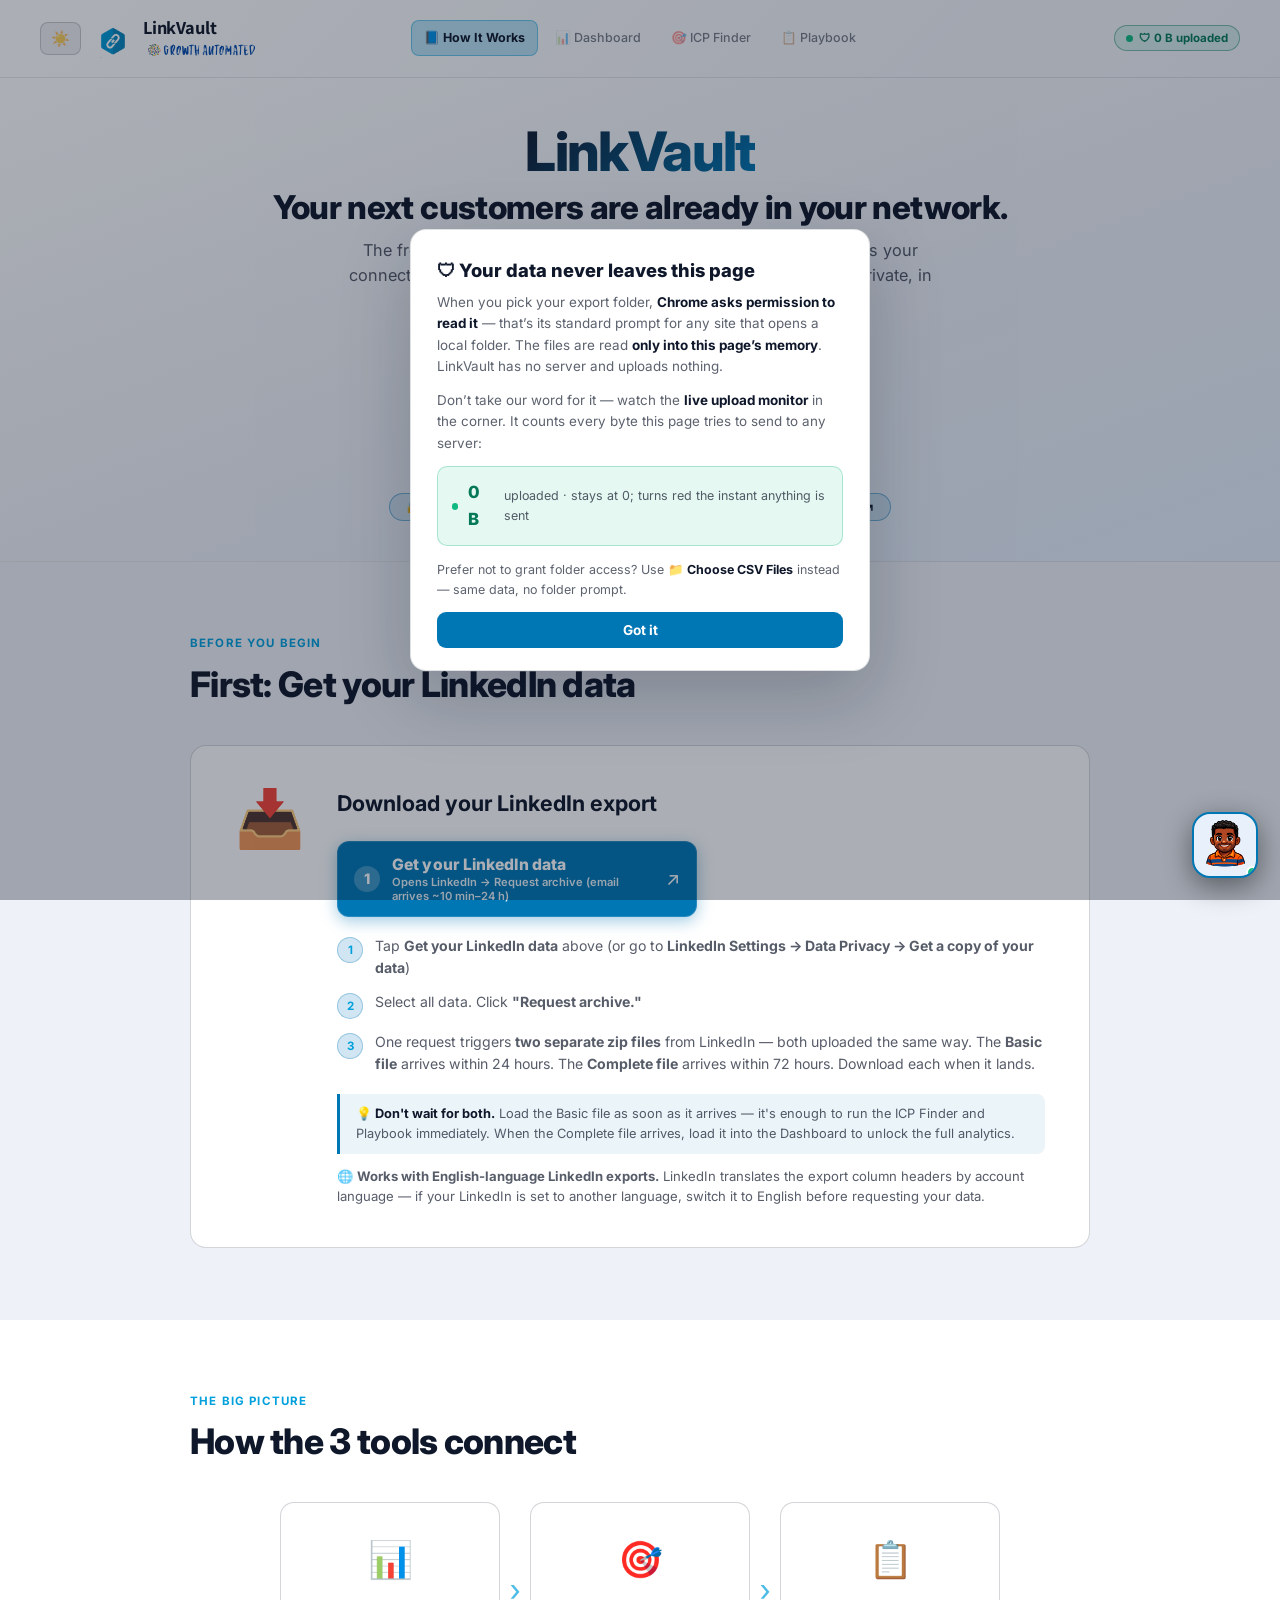
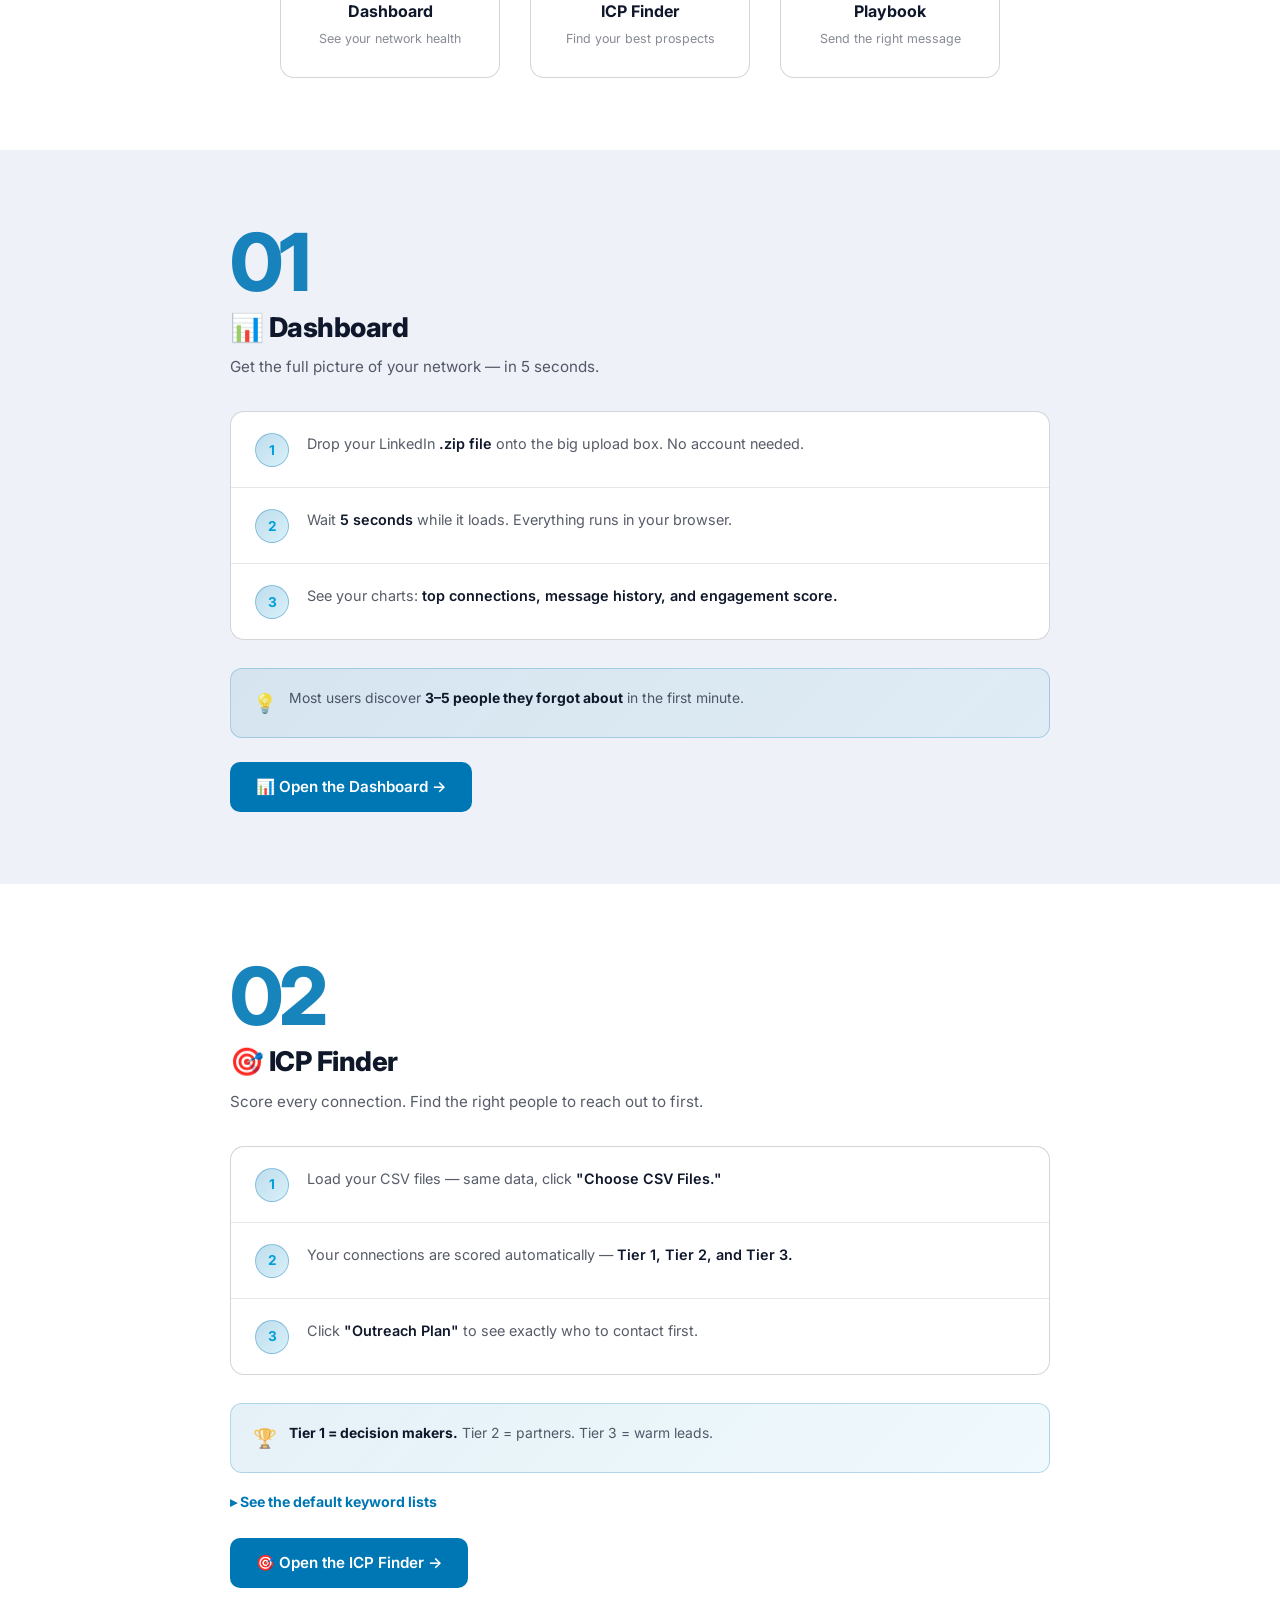
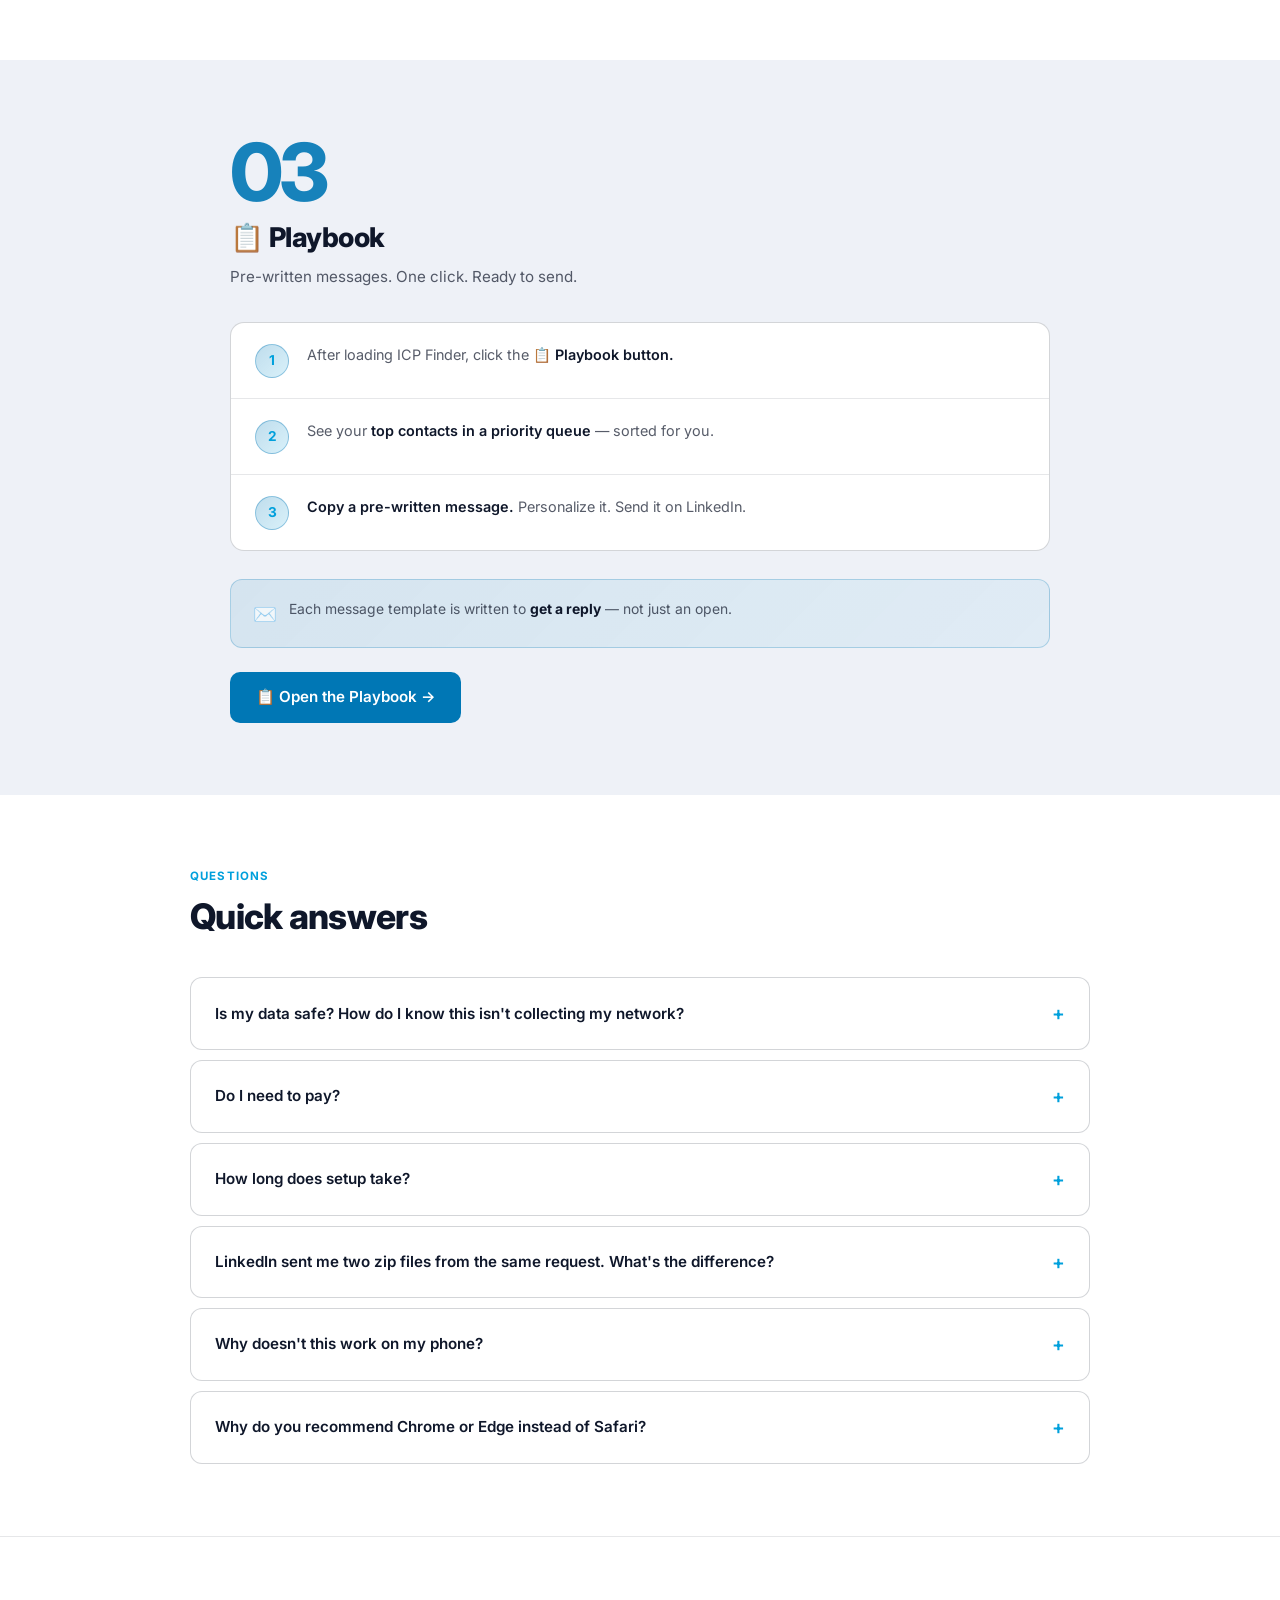
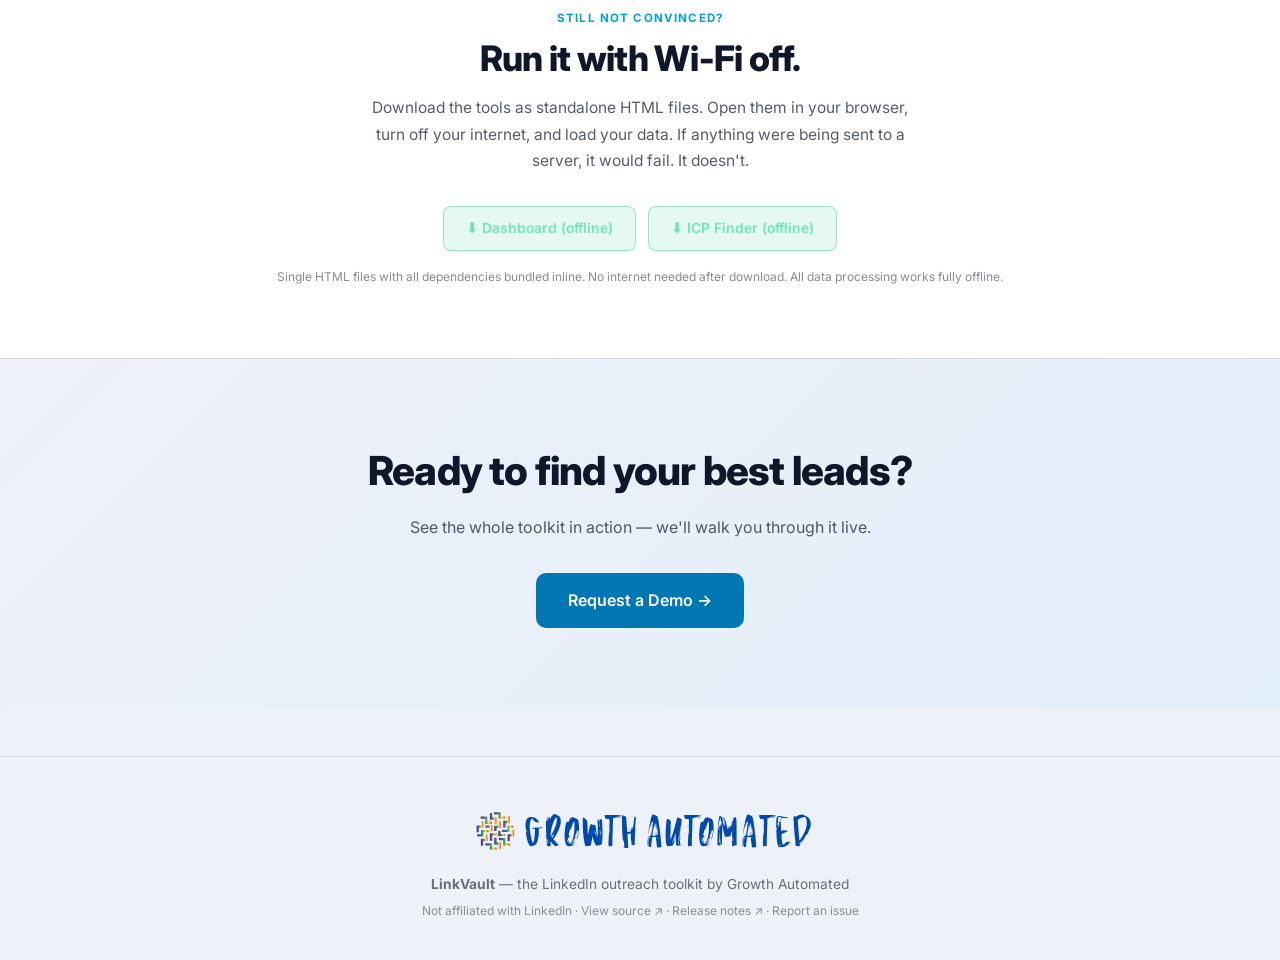
==== index.html @ 70006338 "fix: root index.html redirect -> how-to.html (bare Pages URL 404'd)" ====
<!DOCTYPE html>
<html lang="en">
<head>
<meta charset="utf-8">
<title>LinkVault — the LinkedIn outreach toolkit by Growth Automated</title>
<meta name="description" content="LinkVault turns your LinkedIn data export into a prioritized outreach list — private, in your browser.">
<link rel="canonical" href="https://rsharma-oss.github.io/LinkedIn-outreach-tool/how-to.html">
<meta http-equiv="refresh" content="0; url=how-to.html">
<link rel="icon" type="image/x-icon" href="favicon.ico">
<script>location.replace('how-to.html');</script>
<style>body{font-family:-apple-system,BlinkMacSystemFont,'Segoe UI',sans-serif;background:#eef1f7;color:#0f172a;display:flex;align-items:center;justify-content:center;min-height:100vh;margin:0;}a{color:#0077B5;font-weight:700;text-decoration:none;font-size:1.05rem;}</style>
</head>
<body>
<a href="how-to.html">Continue to LinkVault →</a>
</body>
</html>
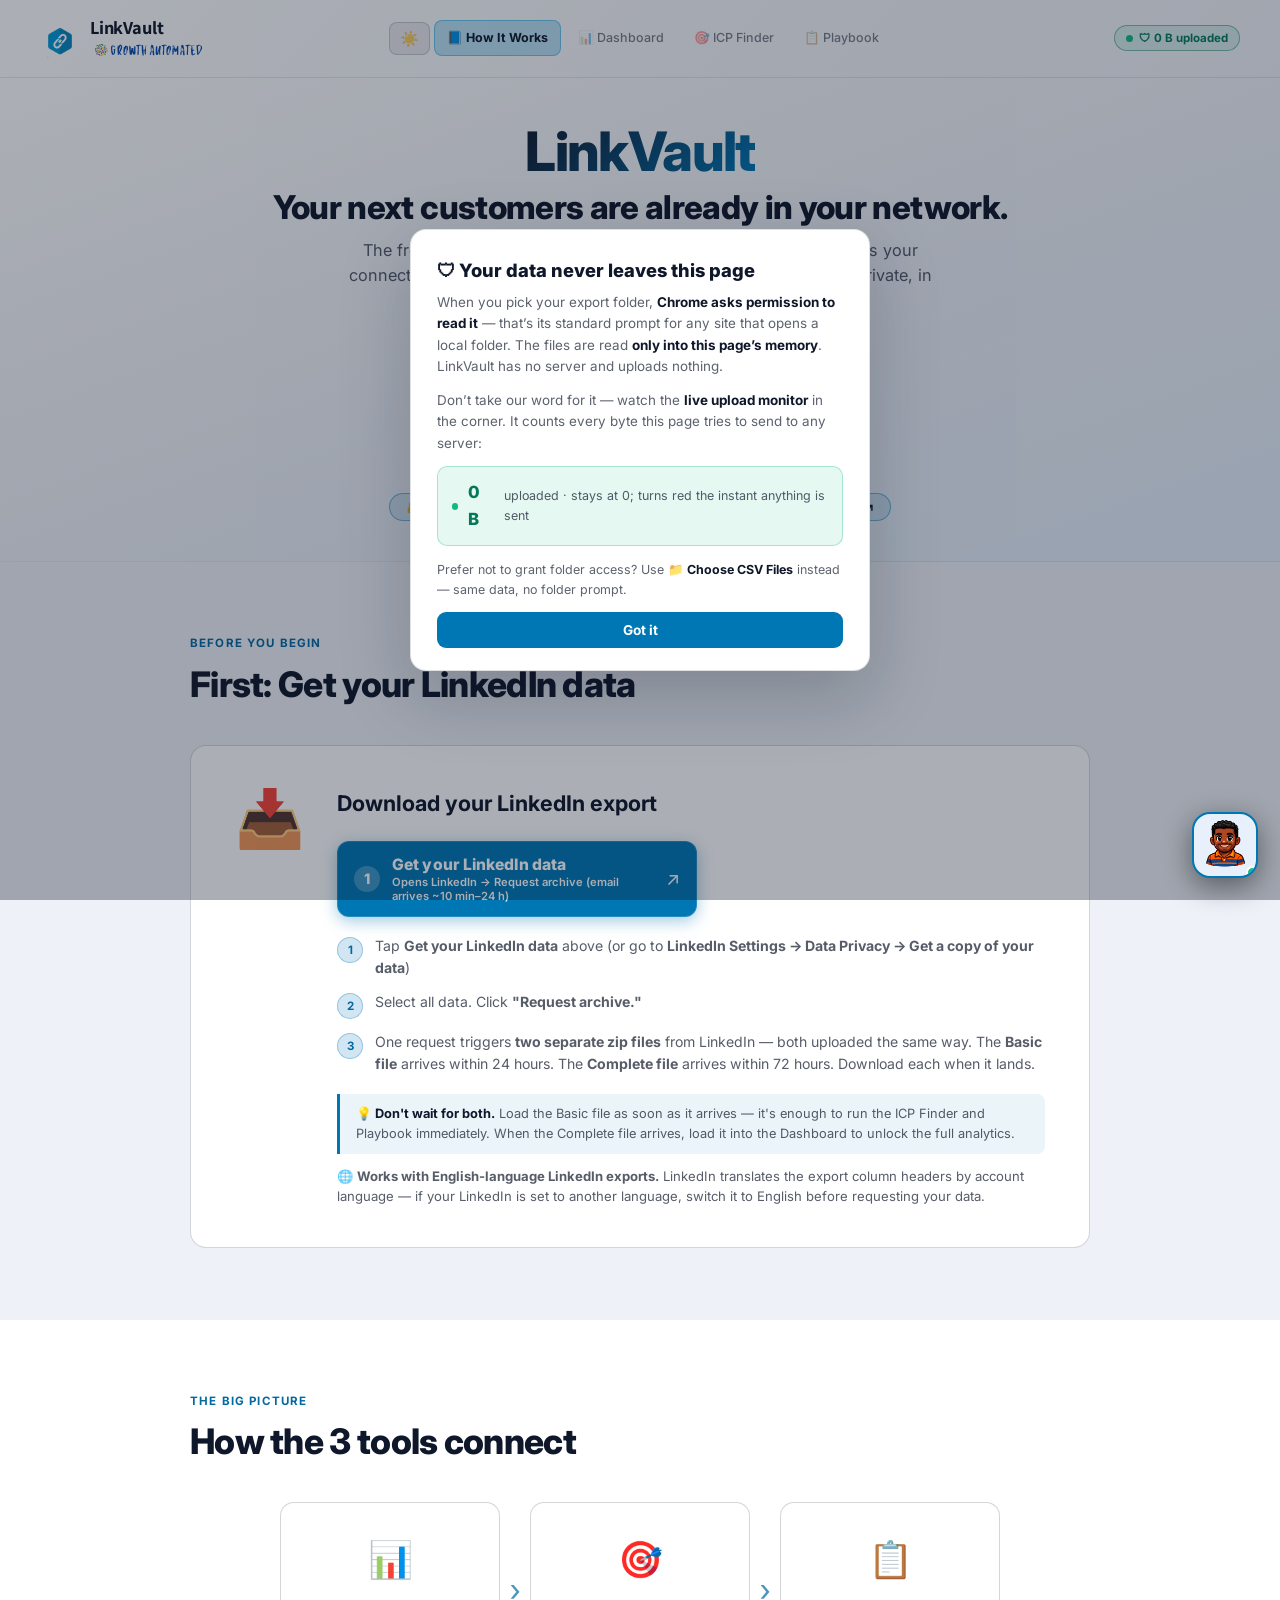
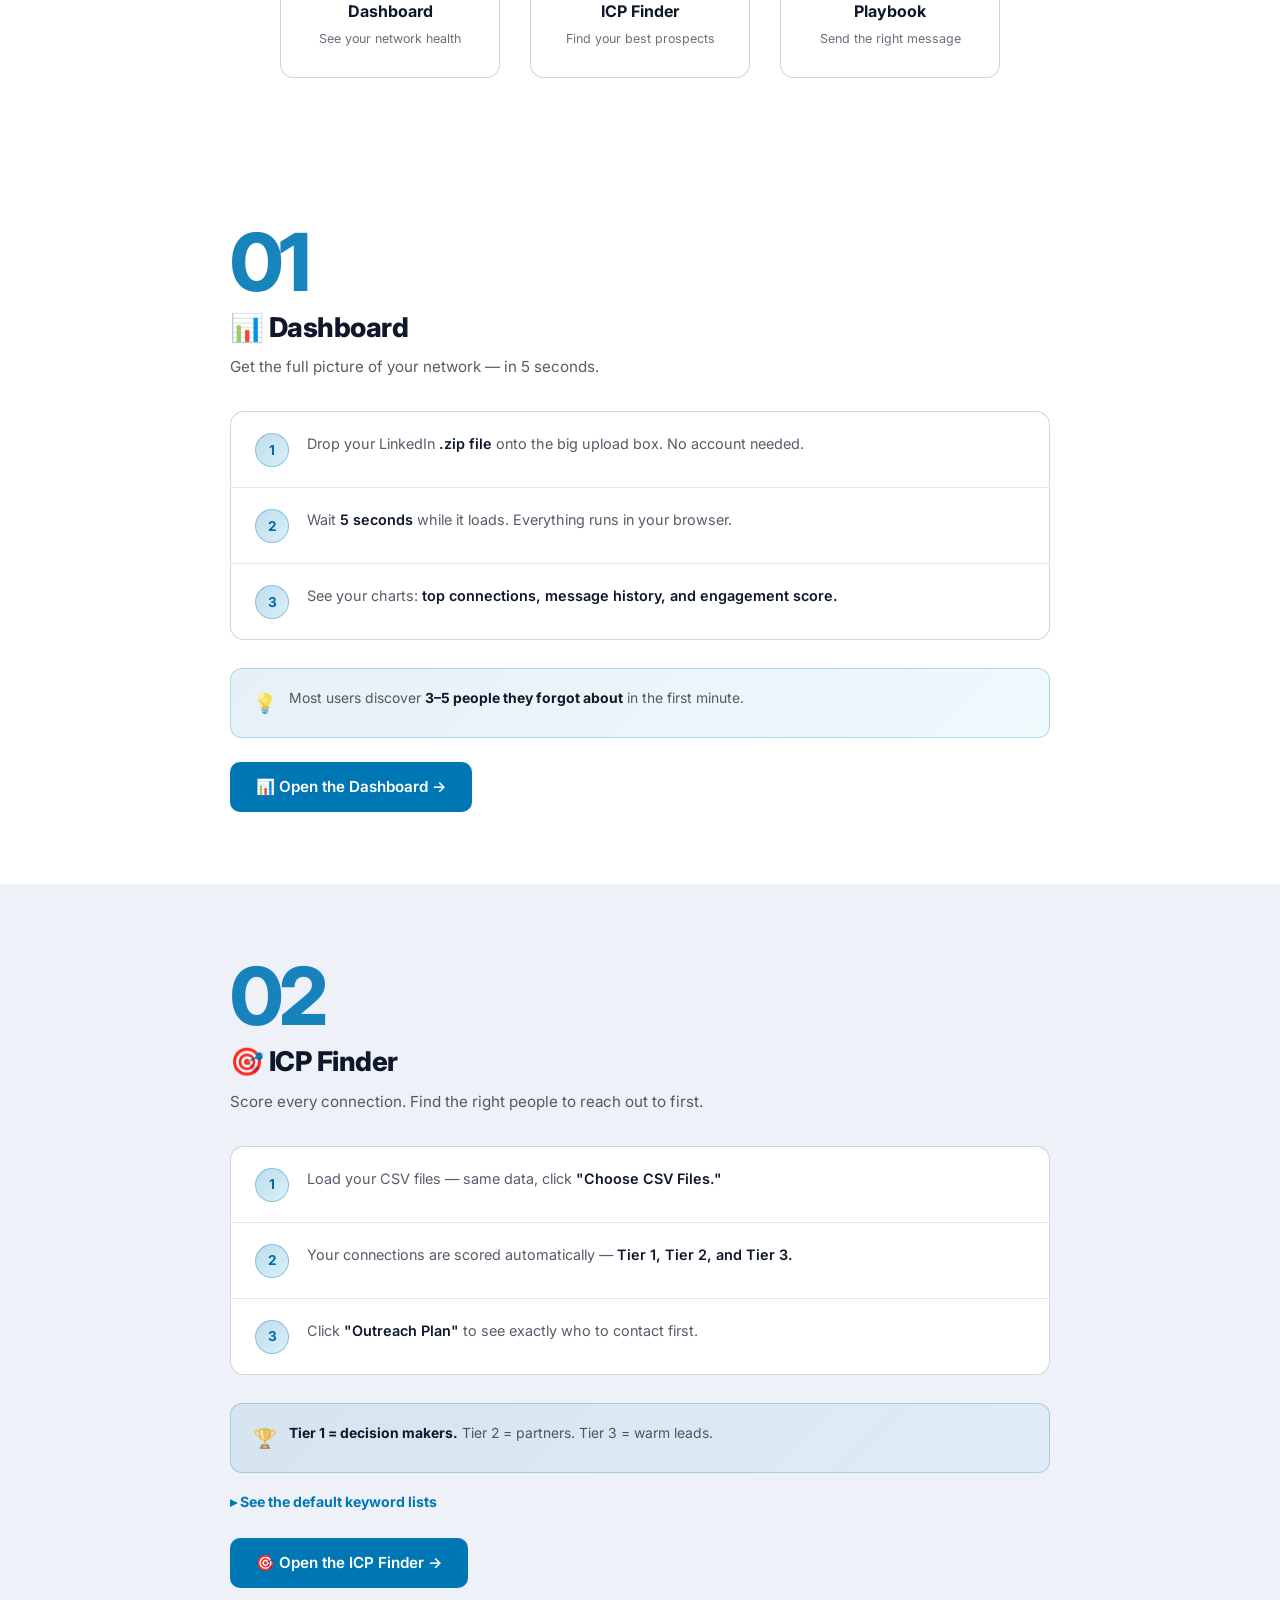
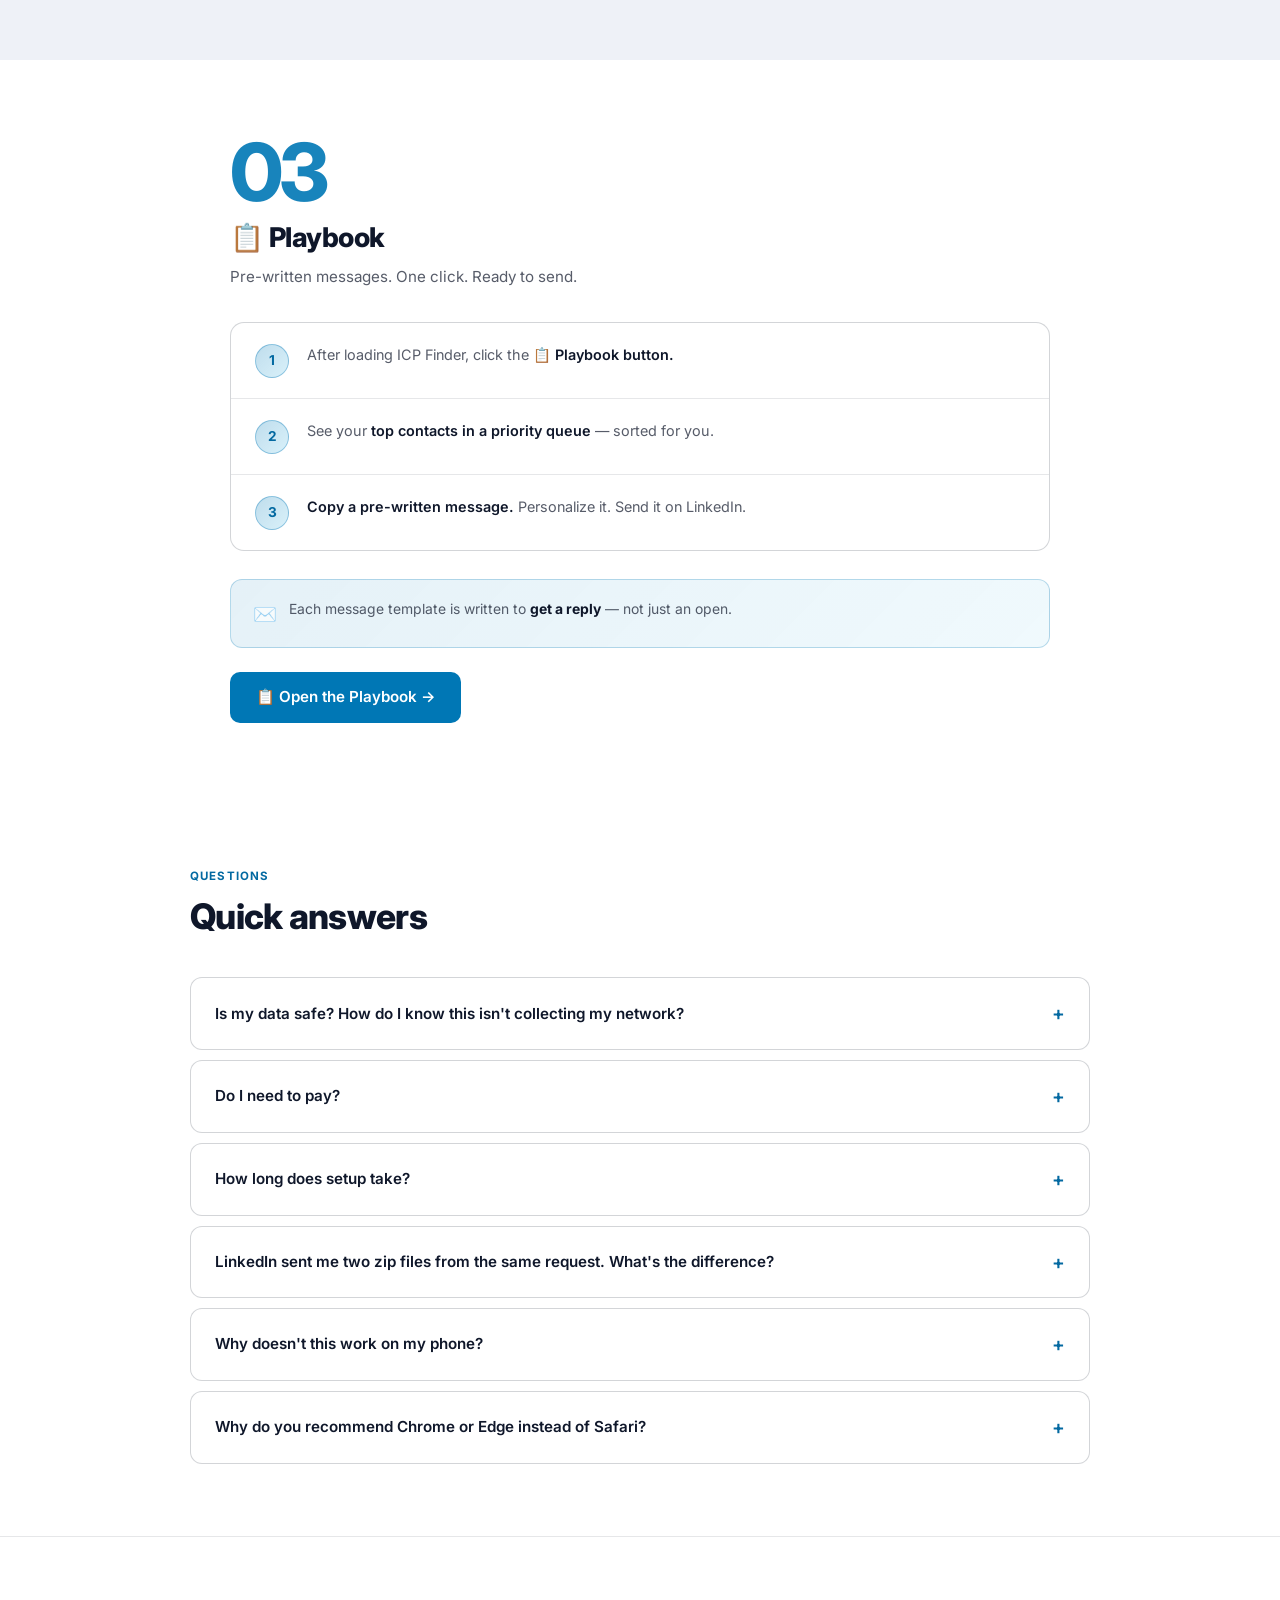
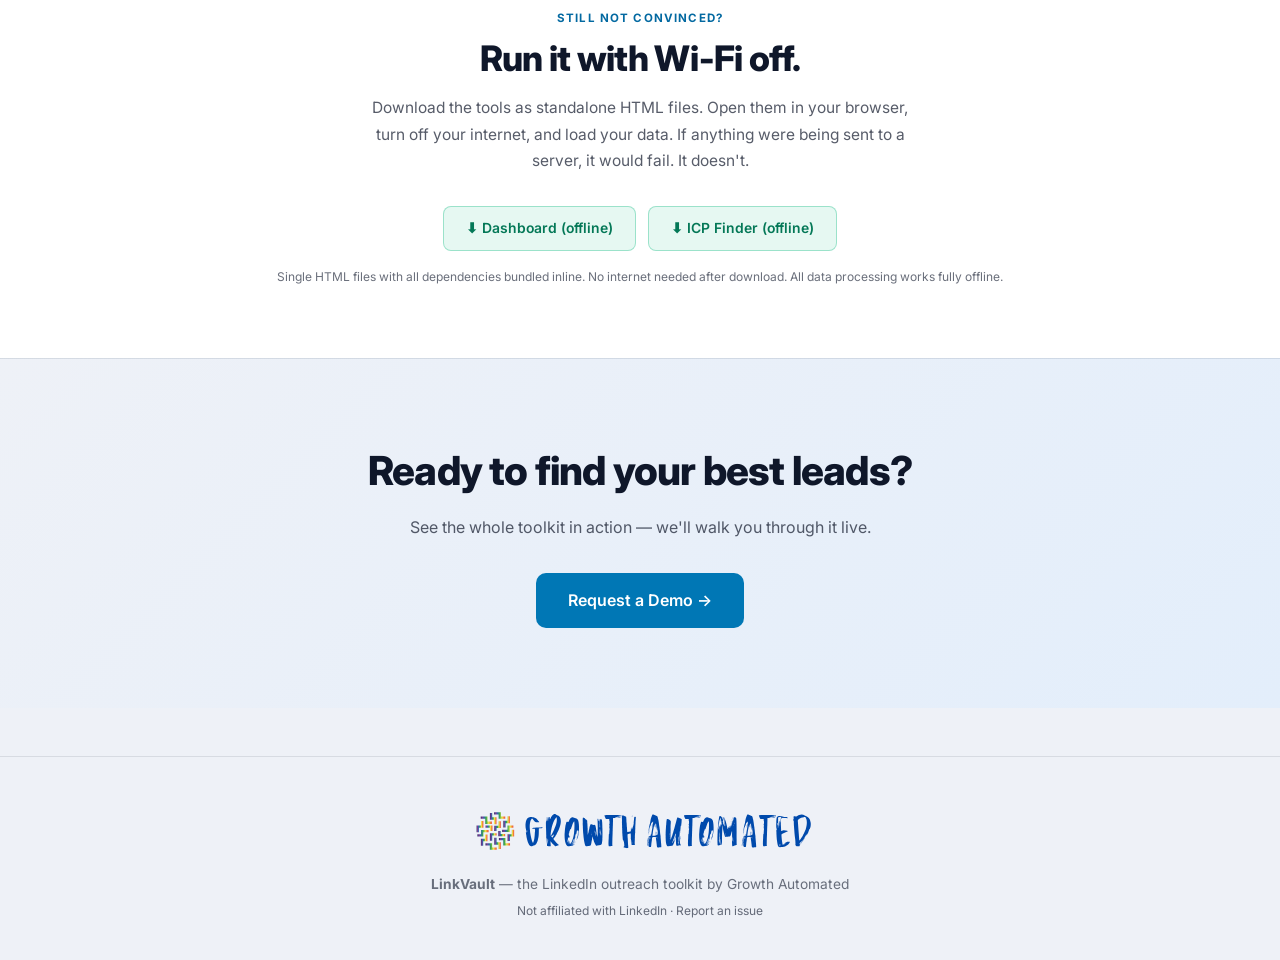
==== commit e6da5380: "feat: migrate to Cloudflare Pages on linkvault.growthautomated.ai Hosting moves from GitHub Pages → " ====
--- a/index.html
+++ b/index.html
@@ -4,7 +4,7 @@
 <meta charset="utf-8">
 <title>LinkVault — the LinkedIn outreach toolkit by Growth Automated</title>
 <meta name="description" content="LinkVault turns your LinkedIn data export into a prioritized outreach list — private, in your browser.">
-<link rel="canonical" href="https://rsharma-oss.github.io/LinkedIn-outreach-tool/how-to.html">
+<link rel="canonical" href="https://linkvault.growthautomated.ai/how-to.html">
 <meta http-equiv="refresh" content="0; url=how-to.html">
 <link rel="icon" type="image/x-icon" href="favicon.ico">
 <script>location.replace('how-to.html');</script>
